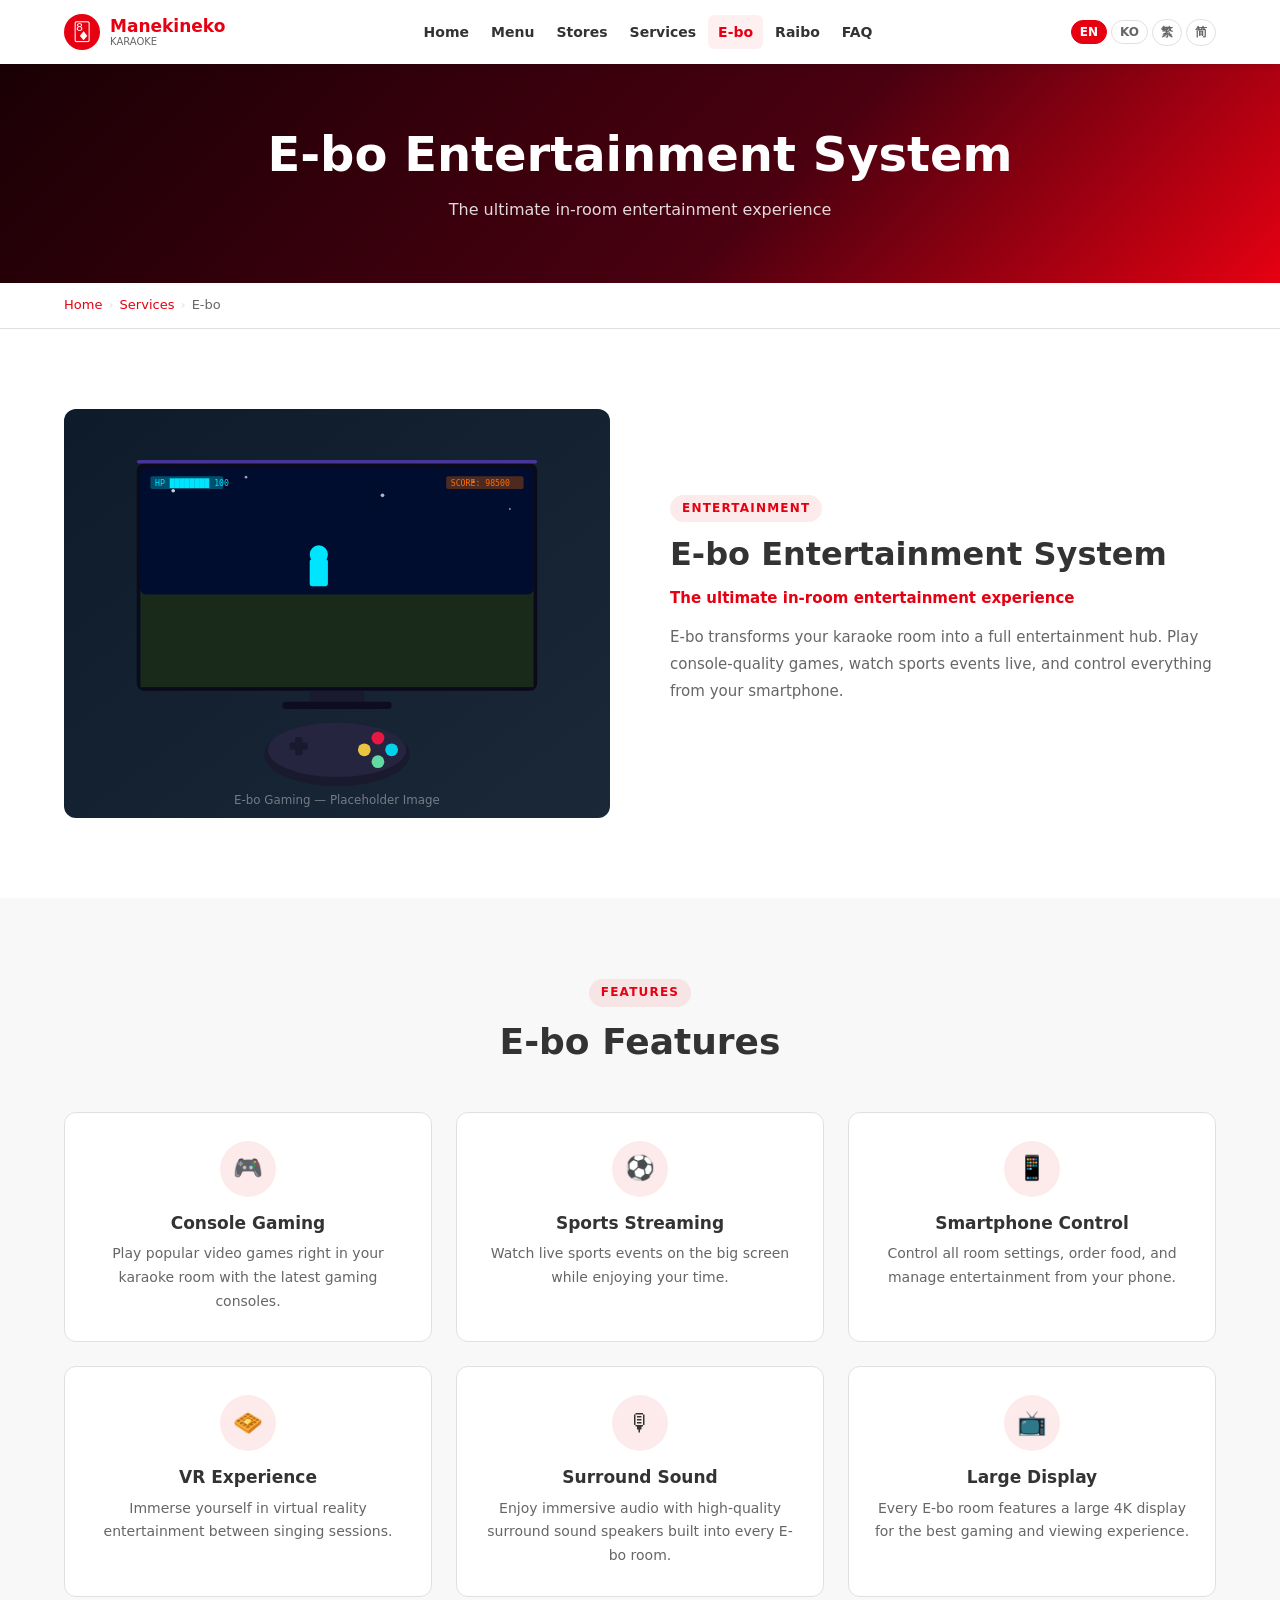
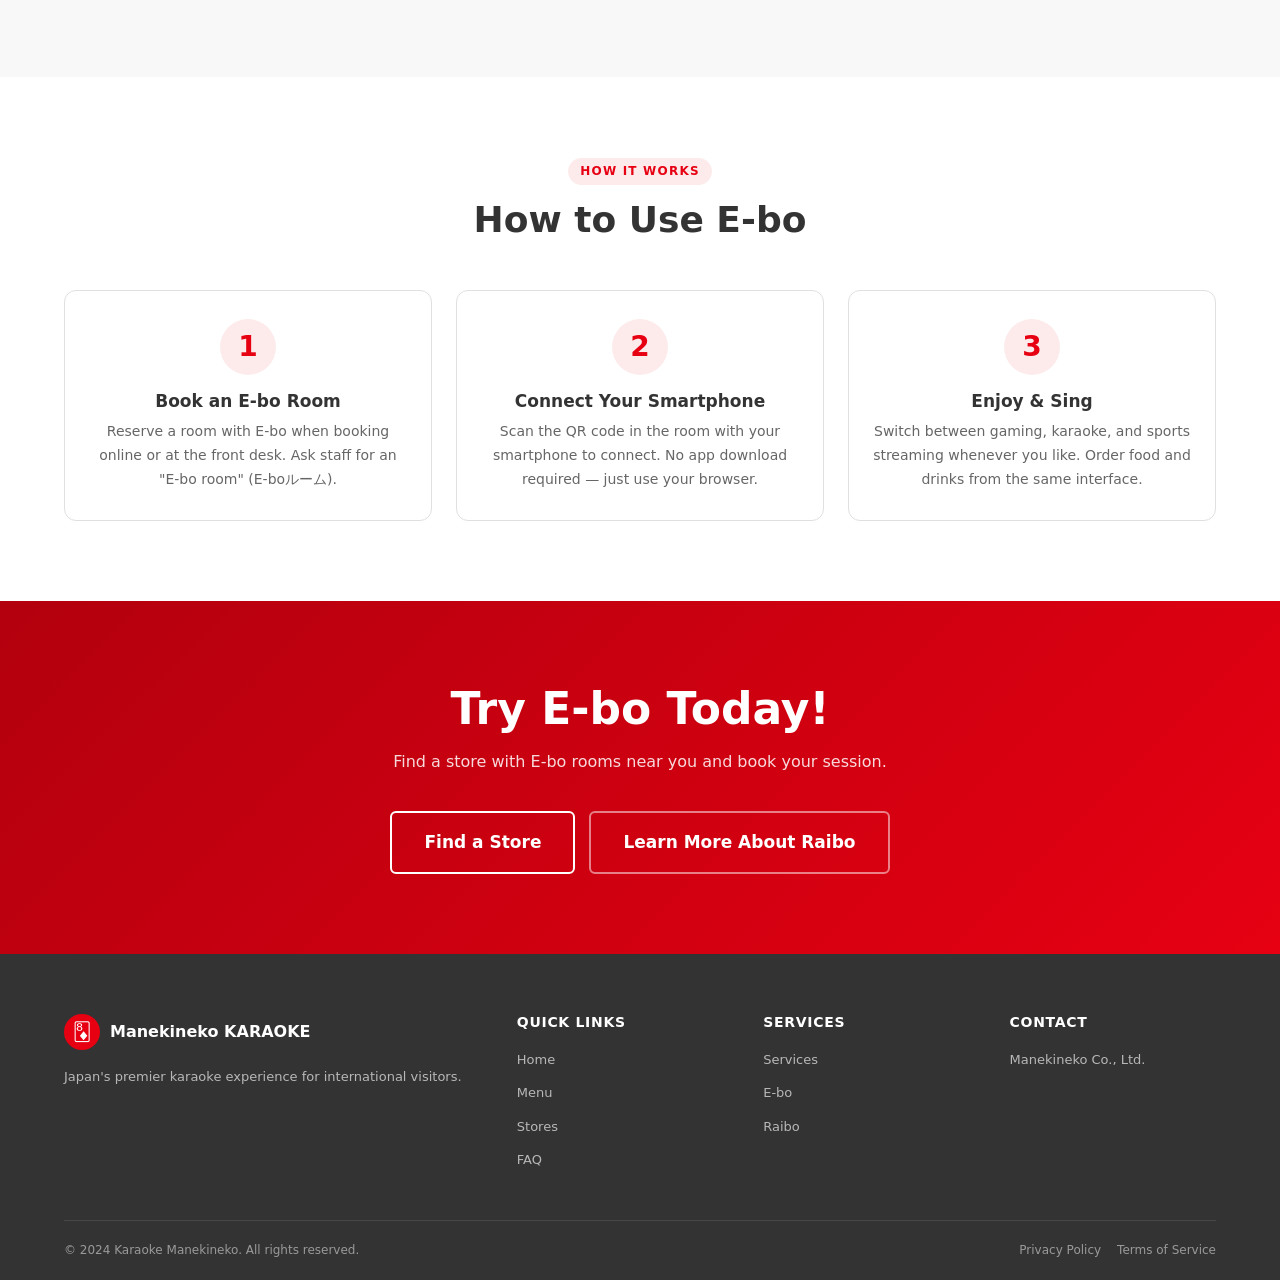
==== pages/ebo.html @ 77256e75 "initial commit" ====
<!DOCTYPE html>
<html lang="en">
<head>
  <meta charset="UTF-8">
  <meta name="viewport" content="width=device-width, initial-scale=1.0">
  <title>E-bo Entertainment | Karaoke Manekineko</title>
  <meta name="description" content="E-bo brings console gaming, live sports streaming, VR, and smartphone control to your karaoke room at Manekineko. The ultimate in-room entertainment experience.">
  <meta name="robots" content="index, follow">
  <link rel="canonical" href="https://manekineko-inbound.example.com/pages/ebo.html">
  <link rel="alternate" hreflang="en"      href="https://manekineko-inbound.example.com/pages/ebo.html?lang=en">
  <link rel="alternate" hreflang="ko"      href="https://manekineko-inbound.example.com/pages/ebo.html?lang=ko">
  <link rel="alternate" hreflang="zh-Hant" href="https://manekineko-inbound.example.com/pages/ebo.html?lang=zh-Hant">
  <link rel="alternate" hreflang="zh-Hans" href="https://manekineko-inbound.example.com/pages/ebo.html?lang=zh-Hans">
  <link rel="alternate" hreflang="x-default" href="https://manekineko-inbound.example.com/pages/ebo.html">
  <meta property="og:type"        content="website">
  <meta property="og:url"         content="https://manekineko-inbound.example.com/pages/ebo.html">
  <meta property="og:title"       content="E-bo Entertainment | Karaoke Manekineko">
  <meta property="og:description" content="E-bo brings console gaming, sports streaming, and smartphone control to your karaoke room at Manekineko.">
  <meta property="og:image"       content="https://manekineko-inbound.example.com/assets/img/ebo-gaming.svg">
  <meta property="og:site_name"   content="Karaoke Manekineko">
  <link rel="stylesheet" href="../assets/css/style.css">
</head>
<body data-base-path="../">

  <div id="header-placeholder"></div>

  <main id="main-content">

    <section class="page-hero" aria-labelledby="page-title">
      <div class="container">
        <h1 class="page-hero__title" id="page-title" data-i18n="ebo.title">E-bo Entertainment System</h1>
        <p class="page-hero__subtitle" data-i18n="ebo.subtitle">The ultimate in-room entertainment experience</p>
      </div>
    </section>

    <nav class="breadcrumb" aria-label="Breadcrumb">
      <div class="container">
        <ol class="breadcrumb__list" role="list">
          <li><a class="breadcrumb__link" href="../index.html" data-i18n="nav.home">Home</a></li>
          <li class="breadcrumb__sep" aria-hidden="true">›</li>
          <li><a class="breadcrumb__link" href="../pages/service.html" data-i18n="nav.service">Services</a></li>
          <li class="breadcrumb__sep" aria-hidden="true">›</li>
          <li aria-current="page" data-i18n="nav.ebo">E-bo</li>
        </ol>
      </div>
    </nav>

    <!-- E-bo Intro -->
    <section class="section" aria-labelledby="ebo-intro-title">
      <div class="container">
        <div class="feature-section">
          <div class="feature-section__img-wrap">
            <img
              src="../assets/img/ebo-gaming.svg"
              width="600"
              height="450"
              alt="E-bo gaming system with a video game displayed on a large screen and game controller in a karaoke room"
              class="feature-section__img"
            >
          </div>
          <div>
            <span class="feature-section__tag">Entertainment</span>
            <h2 class="feature-section__title" id="ebo-intro-title" data-i18n="ebo.title">E-bo Entertainment System</h2>
            <p class="feature-section__subtitle" data-i18n="ebo.subtitle">The ultimate in-room entertainment experience</p>
            <p class="feature-section__desc" data-i18n="ebo.description">E-bo transforms your karaoke room into a full entertainment hub. Play console-quality games, watch sports events live, and control everything from your smartphone.</p>
          </div>
        </div>
      </div>
    </section>

    <!-- Features Detail -->
    <section class="section section--alt" aria-labelledby="ebo-features-title">
      <div class="container">
        <div class="section__header">
          <span class="section__tag">Features</span>
          <h2 class="section__title" id="ebo-features-title">E-bo Features</h2>
        </div>
        <div class="about__features">
          <article class="feature-card">
            <div class="feature-card__icon" aria-hidden="true">&#127918;</div>
            <h3 class="feature-card__title" data-i18n="ebo.feature1">Console Gaming</h3>
            <p class="feature-card__desc" data-i18n="ebo.feature1Desc">Play popular video games right in your karaoke room with the latest gaming consoles.</p>
          </article>
          <article class="feature-card">
            <div class="feature-card__icon" aria-hidden="true">&#9917;</div>
            <h3 class="feature-card__title" data-i18n="ebo.feature2">Sports Streaming</h3>
            <p class="feature-card__desc" data-i18n="ebo.feature2Desc">Watch live sports events on the big screen while enjoying your time.</p>
          </article>
          <article class="feature-card">
            <div class="feature-card__icon" aria-hidden="true">&#128241;</div>
            <h3 class="feature-card__title" data-i18n="ebo.feature3">Smartphone Control</h3>
            <p class="feature-card__desc" data-i18n="ebo.feature3Desc">Control all room settings, order food, and manage entertainment from your phone.</p>
          </article>
          <article class="feature-card">
            <div class="feature-card__icon" aria-hidden="true">&#129479;</div>
            <h3 class="feature-card__title" data-i18n="ebo.feature4">VR Experience</h3>
            <p class="feature-card__desc" data-i18n="ebo.feature4Desc">Immerse yourself in virtual reality entertainment between singing sessions.</p>
          </article>
          <article class="feature-card">
            <div class="feature-card__icon" aria-hidden="true">&#127897;</div>
            <h3 class="feature-card__title">Surround Sound</h3>
            <p class="feature-card__desc">Enjoy immersive audio with high-quality surround sound speakers built into every E-bo room.</p>
          </article>
          <article class="feature-card">
            <div class="feature-card__icon" aria-hidden="true">&#128250;</div>
            <h3 class="feature-card__title">Large Display</h3>
            <p class="feature-card__desc">Every E-bo room features a large 4K display for the best gaming and viewing experience.</p>
          </article>
        </div>
      </div>
    </section>

    <!-- How to Use -->
    <section class="section" aria-labelledby="how-title">
      <div class="container">
        <div class="section__header">
          <span class="section__tag">How It Works</span>
          <h2 class="section__title" id="how-title">How to Use E-bo</h2>
        </div>
        <div class="card-grid card-grid--3" role="list">
          <article class="feature-card" role="listitem">
            <div class="feature-card__icon" style="font-size:28px;font-weight:900;color:var(--color-primary);background:rgba(230,0,18,0.08);width:56px;height:56px;border-radius:50%;display:flex;align-items:center;justify-content:center;margin:0 auto 16px;" aria-hidden="true">1</div>
            <h3 class="feature-card__title">Book an E-bo Room</h3>
            <p class="feature-card__desc">Reserve a room with E-bo when booking online or at the front desk. Ask staff for an "E-bo room" (E-boルーム).</p>
          </article>
          <article class="feature-card" role="listitem">
            <div class="feature-card__icon" style="font-size:28px;font-weight:900;color:var(--color-primary);background:rgba(230,0,18,0.08);width:56px;height:56px;border-radius:50%;display:flex;align-items:center;justify-content:center;margin:0 auto 16px;" aria-hidden="true">2</div>
            <h3 class="feature-card__title">Connect Your Smartphone</h3>
            <p class="feature-card__desc">Scan the QR code in the room with your smartphone to connect. No app download required — just use your browser.</p>
          </article>
          <article class="feature-card" role="listitem">
            <div class="feature-card__icon" style="font-size:28px;font-weight:900;color:var(--color-primary);background:rgba(230,0,18,0.08);width:56px;height:56px;border-radius:50%;display:flex;align-items:center;justify-content:center;margin:0 auto 16px;" aria-hidden="true">3</div>
            <h3 class="feature-card__title">Enjoy &amp; Sing</h3>
            <p class="feature-card__desc">Switch between gaming, karaoke, and sports streaming whenever you like. Order food and drinks from the same interface.</p>
          </article>
        </div>
      </div>
    </section>

    <!-- CTA -->
    <section class="cta-section" aria-labelledby="cta-title">
      <div class="container">
        <h2 class="cta-section__title" id="cta-title">Try E-bo Today!</h2>
        <p class="cta-section__subtitle">Find a store with E-bo rooms near you and book your session.</p>
        <div class="cta-section__actions">
          <a href="../pages/stores.html" class="btn btn-secondary btn-lg" data-i18n="cta.button">Find a Store</a>
          <a href="../pages/raibo.html" class="btn btn-outline btn-lg" style="border-color:rgba(255,255,255,0.5);color:white;" data-i18n="raibo.learnMore">Learn About Raibo</a>
        </div>
      </div>
    </section>

  </main>

  <div id="footer-placeholder"></div>

  <script src="../assets/js/components.js"></script>
  <script src="../assets/js/i18n.js"></script>
  <script src="../assets/js/main.js"></script>
</body>
</html>
---- assets/css/style.css ----
/* ============================================================
   Karaoke Manekineko — Main Stylesheet
   Generated from design-tokens.json
   ============================================================ */

/* === CSS Custom Properties (Design Tokens) === */
:root {
  --color-primary: #E60012;
  --color-primary-dark: #B3000E;
  --color-primary-light: #FF1A2B;
  --color-secondary: #333333;
  --color-background: #FFFFFF;
  --color-surface: #F8F8F8;
  --color-text: #333333;
  --color-text-light: #666666;
  --color-border: #E0E0E0;
  --color-white: #FFFFFF;

  --spacing-section: 80px;
  --spacing-section-sm: 48px;
  --spacing-card-gap: 24px;
  --container-max: 1200px;
  --container-padding: 24px;

  --font-heading: system-ui, -apple-system, BlinkMacSystemFont, 'Hiragino Sans', 'Noto Sans CJK JP', sans-serif;
  --font-body: system-ui, -apple-system, BlinkMacSystemFont, 'Hiragino Sans', 'Noto Sans CJK JP', sans-serif;

  --radius-card: 12px;
  --radius-button: 6px;
  --radius-pill: 9999px;

  --shadow-card: 0 2px 12px rgba(0, 0, 0, 0.08);
  --shadow-card-hover: 0 6px 24px rgba(0, 0, 0, 0.14);
  --shadow-header: 0 2px 8px rgba(0, 0, 0, 0.1);

  --transition: 0.2s ease;
  --transition-slow: 0.35s ease;

  --header-height: 64px;
}

/* === Reset & Base === */
*,
*::before,
*::after {
  box-sizing: border-box;
  margin: 0;
  padding: 0;
}

html {
  scroll-behavior: smooth;
  -webkit-text-size-adjust: 100%;
}

body {
  font-family: var(--font-body);
  font-size: 16px;
  line-height: 1.6;
  color: var(--color-text);
  background-color: var(--color-background);
  -webkit-font-smoothing: antialiased;
}

img {
  max-width: 100%;
  height: auto;
  display: block;
}

a {
  color: inherit;
  text-decoration: none;
}

ul,
ol {
  list-style: none;
}

button {
  cursor: pointer;
  border: none;
  background: none;
  font-family: inherit;
  font-size: inherit;
}

h1, h2, h3, h4, h5, h6 {
  font-family: var(--font-heading);
  line-height: 1.25;
  font-weight: 700;
}

/* === Skip Link (Accessibility) === */
.skip-link {
  position: absolute;
  top: -100%;
  left: 16px;
  background: var(--color-primary);
  color: var(--color-white);
  padding: 8px 16px;
  border-radius: var(--radius-button);
  font-weight: 700;
  z-index: 9999;
  transition: top var(--transition);
}

.skip-link:focus {
  top: 16px;
}

/* === Focus Visible === */
:focus-visible {
  outline: 3px solid var(--color-primary);
  outline-offset: 2px;
  border-radius: 2px;
}

/* === Container === */
.container {
  max-width: var(--container-max);
  margin: 0 auto;
  padding: 0 var(--container-padding);
}

/* === HEADER === */
.site-header {
  position: sticky;
  top: 0;
  left: 0;
  right: 0;
  height: var(--header-height);
  background: var(--color-white);
  box-shadow: var(--shadow-header);
  z-index: 100;
  display: flex;
  align-items: center;
}

.header-inner {
  display: flex;
  align-items: center;
  justify-content: space-between;
  width: 100%;
  max-width: var(--container-max);
  margin: 0 auto;
  padding: 0 var(--container-padding);
  gap: 16px;
}

.site-logo {
  display: flex;
  align-items: center;
  gap: 10px;
  flex-shrink: 0;
  text-decoration: none;
  color: var(--color-text);
}

.site-logo__icon {
  width: 36px;
  height: 36px;
  background: var(--color-primary);
  border-radius: 50%;
  display: flex;
  align-items: center;
  justify-content: center;
  font-size: 18px;
  color: var(--color-white);
}

.site-logo__text {
  font-weight: 800;
  font-size: 17px;
  line-height: 1.1;
  color: var(--color-primary);
}

.site-logo__sub {
  font-size: 10px;
  font-weight: 400;
  color: var(--color-text-light);
  display: block;
}

/* === NAVIGATION === */
.site-nav {
  display: flex;
  align-items: center;
  gap: 4px;
}

.site-nav__list {
  display: flex;
  align-items: center;
  gap: 2px;
}

.site-nav__link {
  display: block;
  padding: 6px 10px;
  font-size: 14px;
  font-weight: 600;
  color: var(--color-text);
  border-radius: var(--radius-button);
  transition: color var(--transition), background var(--transition);
  white-space: nowrap;
}

.site-nav__link:hover,
.site-nav__link:focus-visible,
.site-nav__link.active {
  color: var(--color-primary);
  background: rgba(230, 0, 18, 0.06);
}

/* === LANGUAGE SWITCHER === */
.lang-switcher {
  display: flex;
  align-items: center;
  gap: 4px;
  flex-shrink: 0;
}

.lang-switcher__btn {
  padding: 4px 8px;
  font-size: 12px;
  font-weight: 600;
  color: var(--color-text-light);
  border: 1px solid var(--color-border);
  border-radius: var(--radius-pill);
  transition: all var(--transition);
  cursor: pointer;
  background: transparent;
}

.lang-switcher__btn:hover,
.lang-switcher__btn:focus-visible {
  border-color: var(--color-primary);
  color: var(--color-primary);
}

.lang-switcher__btn.active {
  background: var(--color-primary);
  border-color: var(--color-primary);
  color: var(--color-white);
}

/* === HAMBURGER BUTTON (Mobile) === */
.hamburger {
  display: none;
  flex-direction: column;
  justify-content: center;
  align-items: center;
  width: 40px;
  height: 40px;
  gap: 5px;
  border-radius: var(--radius-button);
  background: transparent;
  transition: background var(--transition);
  flex-shrink: 0;
}

.hamburger:hover,
.hamburger:focus-visible {
  background: var(--color-surface);
}

.hamburger__line {
  display: block;
  width: 22px;
  height: 2px;
  background: var(--color-text);
  border-radius: 2px;
  transition: transform var(--transition), opacity var(--transition);
  transform-origin: center;
}

.hamburger[aria-expanded="true"] .hamburger__line:nth-child(1) {
  transform: translateY(7px) rotate(45deg);
}

.hamburger[aria-expanded="true"] .hamburger__line:nth-child(2) {
  opacity: 0;
}

.hamburger[aria-expanded="true"] .hamburger__line:nth-child(3) {
  transform: translateY(-7px) rotate(-45deg);
}

/* === MOBILE MENU === */
.mobile-menu {
  display: none;
  position: fixed;
  top: var(--header-height);
  left: 0;
  right: 0;
  bottom: 0;
  background: var(--color-white);
  z-index: 99;
  overflow-y: auto;
  padding: 24px var(--container-padding) 40px;
  flex-direction: column;
  gap: 8px;
}

.mobile-menu.is-open {
  display: flex;
}

.mobile-menu__link {
  display: block;
  padding: 14px 16px;
  font-size: 17px;
  font-weight: 600;
  color: var(--color-text);
  border-radius: var(--radius-card);
  border-bottom: 1px solid var(--color-border);
  transition: color var(--transition), background var(--transition);
}

.mobile-menu__link:hover,
.mobile-menu__link:focus-visible,
.mobile-menu__link.active {
  color: var(--color-primary);
  background: rgba(230, 0, 18, 0.04);
}

.mobile-menu__langs {
  display: flex;
  gap: 8px;
  flex-wrap: wrap;
  padding: 16px 0;
  margin-top: 8px;
}

.mobile-menu__langs .lang-switcher__btn {
  font-size: 14px;
  padding: 6px 14px;
}

/* === BUTTONS === */
.btn {
  display: inline-flex;
  align-items: center;
  justify-content: center;
  gap: 6px;
  padding: 12px 24px;
  font-size: 15px;
  font-weight: 700;
  border-radius: var(--radius-button);
  transition: all var(--transition);
  cursor: pointer;
  text-decoration: none;
  border: 2px solid transparent;
  white-space: nowrap;
}

.btn-primary {
  background: var(--color-primary);
  color: var(--color-white);
  border-color: var(--color-primary);
}

.btn-primary:hover,
.btn-primary:focus-visible {
  background: var(--color-primary-dark);
  border-color: var(--color-primary-dark);
  transform: translateY(-1px);
  box-shadow: 0 4px 12px rgba(230, 0, 18, 0.3);
}

.btn-secondary {
  background: transparent;
  color: var(--color-white);
  border-color: var(--color-white);
}

.btn-secondary:hover,
.btn-secondary:focus-visible {
  background: var(--color-white);
  color: var(--color-primary);
}

.btn-outline {
  background: transparent;
  color: var(--color-primary);
  border-color: var(--color-primary);
}

.btn-outline:hover,
.btn-outline:focus-visible {
  background: var(--color-primary);
  color: var(--color-white);
}

.btn-lg {
  padding: 16px 32px;
  font-size: 17px;
}

/* === SECTION COMMON === */
.section {
  padding: var(--spacing-section) 0;
}

.section--alt {
  background: var(--color-surface);
}

.section__header {
  text-align: center;
  margin-bottom: 48px;
}

.section__tag {
  display: inline-block;
  background: rgba(230, 0, 18, 0.08);
  color: var(--color-primary);
  font-size: 12px;
  font-weight: 700;
  letter-spacing: 0.1em;
  text-transform: uppercase;
  padding: 4px 12px;
  border-radius: var(--radius-pill);
  margin-bottom: 12px;
}

.section__title {
  font-size: clamp(24px, 4vw, 36px);
  color: var(--color-secondary);
  margin-bottom: 12px;
}

.section__subtitle {
  font-size: 16px;
  color: var(--color-text-light);
  max-width: 540px;
  margin: 0 auto;
  line-height: 1.7;
}

/* === HERO SECTION === */
.hero {
  position: relative;
  min-height: calc(100vh - var(--header-height));
  min-height: calc(100svh - var(--header-height));
  display: flex;
  align-items: center;
  overflow: hidden;
  background: linear-gradient(135deg, #1a0005 0%, #4a0010 40%, #E60012 100%);
}

.hero__bg {
  position: absolute;
  inset: 0;
  z-index: 0;
}

.hero__img {
  width: 100%;
  height: 100%;
  object-fit: cover;
  opacity: 0.3;
}

.hero__overlay {
  position: absolute;
  inset: 0;
  background: linear-gradient(to right, rgba(0,0,0,0.7) 0%, rgba(0,0,0,0.3) 100%);
  z-index: 1;
}

.hero__content {
  position: relative;
  z-index: 2;
  max-width: var(--container-max);
  margin: 0 auto;
  padding: 80px var(--container-padding);
  width: 100%;
}

.hero__label {
  display: inline-block;
  background: rgba(255,255,255,0.15);
  color: rgba(255,255,255,0.9);
  font-size: 12px;
  font-weight: 700;
  letter-spacing: 0.12em;
  text-transform: uppercase;
  padding: 6px 14px;
  border-radius: var(--radius-pill);
  margin-bottom: 20px;
  backdrop-filter: blur(4px);
}

.hero__title {
  font-size: clamp(32px, 6vw, 64px);
  color: var(--color-white);
  line-height: 1.1;
  margin-bottom: 20px;
  max-width: 640px;
}

.hero__subtitle {
  font-size: clamp(15px, 2vw, 18px);
  color: rgba(255,255,255,0.85);
  max-width: 540px;
  line-height: 1.7;
  margin-bottom: 36px;
}

.hero__actions {
  display: flex;
  gap: 14px;
  flex-wrap: wrap;
}

/* === ABOUT SECTION === */
.about__features {
  display: grid;
  grid-template-columns: repeat(3, 1fr);
  gap: var(--spacing-card-gap);
  margin-top: 48px;
}

.feature-card {
  background: var(--color-white);
  border: 1px solid var(--color-border);
  border-radius: var(--radius-card);
  padding: 28px 24px;
  text-align: center;
  transition: box-shadow var(--transition), transform var(--transition);
}

.feature-card:hover {
  box-shadow: var(--shadow-card-hover);
  transform: translateY(-2px);
}

.feature-card__icon {
  width: 56px;
  height: 56px;
  background: rgba(230, 0, 18, 0.08);
  border-radius: 50%;
  display: flex;
  align-items: center;
  justify-content: center;
  margin: 0 auto 16px;
  font-size: 24px;
}

.feature-card__title {
  font-size: 17px;
  font-weight: 700;
  color: var(--color-secondary);
  margin-bottom: 8px;
}

.feature-card__desc {
  font-size: 14px;
  color: var(--color-text-light);
  line-height: 1.7;
}

/* === CARD GRID === */
.card-grid {
  display: grid;
  gap: var(--spacing-card-gap);
}

.card-grid--3 {
  grid-template-columns: repeat(3, 1fr);
}

.card-grid--4 {
  grid-template-columns: repeat(4, 1fr);
}

.card-grid--2 {
  grid-template-columns: repeat(2, 1fr);
}

/* === MENU CARD === */
.menu-card {
  background: var(--color-white);
  border: 1px solid var(--color-border);
  border-radius: var(--radius-card);
  overflow: hidden;
  transition: box-shadow var(--transition), transform var(--transition);
}

.menu-card:hover {
  box-shadow: var(--shadow-card-hover);
  transform: translateY(-2px);
}

.menu-card__img-wrap {
  position: relative;
  aspect-ratio: 4/3;
  overflow: hidden;
  background: var(--color-surface);
}

.menu-card__img {
  width: 100%;
  height: 100%;
  object-fit: cover;
  transition: transform var(--transition-slow);
}

.menu-card:hover .menu-card__img {
  transform: scale(1.04);
}

.menu-card__badge {
  position: absolute;
  top: 10px;
  left: 10px;
  background: var(--color-primary);
  color: var(--color-white);
  font-size: 11px;
  font-weight: 700;
  padding: 3px 8px;
  border-radius: var(--radius-pill);
}

.menu-card__body {
  padding: 16px;
}

.menu-card__name {
  font-size: 15px;
  font-weight: 700;
  color: var(--color-secondary);
  margin-bottom: 4px;
}

.menu-card__desc {
  font-size: 13px;
  color: var(--color-text-light);
  line-height: 1.5;
  margin-bottom: 10px;
}

.menu-card__price {
  font-size: 17px;
  font-weight: 800;
  color: var(--color-primary);
}

/* === STORE CARD === */
.store-card {
  background: var(--color-white);
  border: 1px solid var(--color-border);
  border-radius: var(--radius-card);
  overflow: hidden;
  transition: box-shadow var(--transition), transform var(--transition);
}

.store-card:hover {
  box-shadow: var(--shadow-card-hover);
  transform: translateY(-2px);
}

.store-card__img-wrap {
  aspect-ratio: 16/9;
  overflow: hidden;
  background: var(--color-surface);
}

.store-card__img {
  width: 100%;
  height: 100%;
  object-fit: cover;
  transition: transform var(--transition-slow);
}

.store-card:hover .store-card__img {
  transform: scale(1.04);
}

.store-card__body {
  padding: 18px;
}

.store-card__area {
  display: inline-flex;
  align-items: center;
  gap: 4px;
  font-size: 12px;
  font-weight: 600;
  color: var(--color-primary);
  background: rgba(230, 0, 18, 0.06);
  padding: 3px 10px;
  border-radius: var(--radius-pill);
  margin-bottom: 10px;
}

.store-card__name {
  font-size: 17px;
  font-weight: 700;
  color: var(--color-secondary);
  margin-bottom: 8px;
}

.store-card__meta {
  font-size: 13px;
  color: var(--color-text-light);
  line-height: 1.6;
  margin-bottom: 12px;
}

.store-card__meta-item {
  display: flex;
  align-items: flex-start;
  gap: 6px;
  margin-bottom: 4px;
}

.store-card__features {
  display: flex;
  flex-wrap: wrap;
  gap: 6px;
  margin-bottom: 14px;
}

.store-card__feature-tag {
  font-size: 11px;
  font-weight: 600;
  padding: 2px 8px;
  border-radius: var(--radius-pill);
  background: var(--color-surface);
  color: var(--color-text-light);
  border: 1px solid var(--color-border);
}

.store-card__link {
  display: inline-block;
  font-size: 13px;
  font-weight: 700;
  color: var(--color-primary);
  transition: color var(--transition);
}

.store-card__link:hover {
  color: var(--color-primary-dark);
  text-decoration: underline;
}

/* === PRICING TABLE === */
.pricing-grid {
  display: grid;
  grid-template-columns: repeat(3, 1fr);
  gap: var(--spacing-card-gap);
}

.pricing-card {
  background: var(--color-white);
  border: 2px solid var(--color-border);
  border-radius: var(--radius-card);
  padding: 32px 24px;
  text-align: center;
  position: relative;
  transition: box-shadow var(--transition), transform var(--transition), border-color var(--transition);
}

.pricing-card:hover {
  box-shadow: var(--shadow-card-hover);
  transform: translateY(-3px);
}

.pricing-card--popular {
  border-color: var(--color-primary);
  transform: scale(1.02);
}

.pricing-card--popular:hover {
  transform: scale(1.02) translateY(-3px);
}

.pricing-card__popular-badge {
  position: absolute;
  top: -14px;
  left: 50%;
  transform: translateX(-50%);
  background: var(--color-primary);
  color: var(--color-white);
  font-size: 12px;
  font-weight: 700;
  padding: 4px 16px;
  border-radius: var(--radius-pill);
}

.pricing-card__icon {
  font-size: 32px;
  margin-bottom: 12px;
}

.pricing-card__name {
  font-size: 19px;
  font-weight: 700;
  color: var(--color-secondary);
  margin-bottom: 8px;
}

.pricing-card__desc {
  font-size: 13px;
  color: var(--color-text-light);
  line-height: 1.6;
  margin-bottom: 20px;
  min-height: 40px;
}

.pricing-card__price {
  font-size: 36px;
  font-weight: 900;
  color: var(--color-primary);
  line-height: 1;
  margin-bottom: 4px;
}

.pricing-card__price-note {
  font-size: 13px;
  color: var(--color-text-light);
  margin-bottom: 24px;
}

.pricing-note {
  text-align: center;
  font-size: 13px;
  color: var(--color-text-light);
  margin-top: 24px;
  line-height: 1.7;
}

/* === FEATURE SECTION (E-bo / Raibo) === */
.feature-section {
  display: grid;
  grid-template-columns: 1fr 1fr;
  gap: 60px;
  align-items: center;
}

.feature-section--reverse {
  direction: rtl;
}

.feature-section--reverse > * {
  direction: ltr;
}

.feature-section__img-wrap {
  border-radius: var(--radius-card);
  overflow: hidden;
  background: var(--color-surface);
  aspect-ratio: 4/3;
}

.feature-section__img {
  width: 100%;
  height: 100%;
  object-fit: cover;
}

.feature-section__tag {
  display: inline-block;
  background: rgba(230, 0, 18, 0.08);
  color: var(--color-primary);
  font-size: 12px;
  font-weight: 700;
  letter-spacing: 0.1em;
  text-transform: uppercase;
  padding: 4px 12px;
  border-radius: var(--radius-pill);
  margin-bottom: 12px;
}

.feature-section__title {
  font-size: clamp(22px, 3.5vw, 32px);
  color: var(--color-secondary);
  margin-bottom: 12px;
}

.feature-section__subtitle {
  font-size: 15px;
  color: var(--color-primary);
  font-weight: 600;
  margin-bottom: 14px;
}

.feature-section__desc {
  font-size: 15px;
  color: var(--color-text-light);
  line-height: 1.8;
  margin-bottom: 28px;
}

.feature-list {
  display: grid;
  grid-template-columns: 1fr 1fr;
  gap: 16px;
  margin-bottom: 28px;
}

.feature-list__item {
  display: flex;
  align-items: flex-start;
  gap: 10px;
}

.feature-list__icon {
  width: 32px;
  height: 32px;
  background: rgba(230, 0, 18, 0.08);
  border-radius: 8px;
  display: flex;
  align-items: center;
  justify-content: center;
  font-size: 15px;
  flex-shrink: 0;
  margin-top: 2px;
}

.feature-list__body {}

.feature-list__name {
  font-size: 14px;
  font-weight: 700;
  color: var(--color-secondary);
  margin-bottom: 2px;
}

.feature-list__desc {
  font-size: 13px;
  color: var(--color-text-light);
  line-height: 1.5;
}

/* === FAQ ACCORDION === */
.faq-list {
  max-width: 760px;
  margin: 0 auto;
}

.faq-item {
  border-bottom: 1px solid var(--color-border);
}

.faq-item:first-child {
  border-top: 1px solid var(--color-border);
}

.faq-question {
  display: flex;
  align-items: center;
  justify-content: space-between;
  gap: 16px;
  width: 100%;
  padding: 20px 0;
  font-size: 15px;
  font-weight: 600;
  color: var(--color-text);
  text-align: left;
  background: transparent;
  cursor: pointer;
  transition: color var(--transition);
}

.faq-question:hover,
.faq-question:focus-visible {
  color: var(--color-primary);
}

.faq-question[aria-expanded="true"] {
  color: var(--color-primary);
}

.faq-question__icon {
  flex-shrink: 0;
  width: 24px;
  height: 24px;
  border: 2px solid var(--color-border);
  border-radius: 50%;
  display: flex;
  align-items: center;
  justify-content: center;
  font-size: 16px;
  line-height: 1;
  transition: transform var(--transition), border-color var(--transition), background var(--transition), color var(--transition);
  color: var(--color-text-light);
}

.faq-question[aria-expanded="true"] .faq-question__icon {
  transform: rotate(45deg);
  border-color: var(--color-primary);
  background: var(--color-primary);
  color: var(--color-white);
}

.faq-answer {
  overflow: hidden;
  max-height: 0;
  transition: max-height var(--transition-slow);
}

.faq-answer[aria-hidden="false"] {
  max-height: 400px;
}

.faq-answer__inner {
  padding: 0 0 20px;
  font-size: 14px;
  color: var(--color-text-light);
  line-height: 1.8;
}

.faq-cta {
  text-align: center;
  margin-top: 40px;
}

/* === CTA SECTION === */
.cta-section {
  background: linear-gradient(135deg, var(--color-primary-dark) 0%, var(--color-primary) 100%);
  padding: var(--spacing-section) 0;
  text-align: center;
  color: var(--color-white);
}

.cta-section__title {
  font-size: clamp(28px, 5vw, 44px);
  color: var(--color-white);
  margin-bottom: 12px;
}

.cta-section__subtitle {
  font-size: 16px;
  color: rgba(255,255,255,0.85);
  margin-bottom: 36px;
  line-height: 1.7;
}

.cta-section__actions {
  display: flex;
  gap: 14px;
  justify-content: center;
  flex-wrap: wrap;
}

/* === PAGE HERO (inner pages) === */
.page-hero {
  background: linear-gradient(135deg, #1a0005 0%, #4a0010 60%, #E60012 100%);
  padding: 60px 0;
  text-align: center;
  color: var(--color-white);
}

.page-hero__title {
  font-size: clamp(28px, 5vw, 48px);
  margin-bottom: 12px;
}

.page-hero__subtitle {
  font-size: 16px;
  color: rgba(255,255,255,0.85);
  max-width: 540px;
  margin: 0 auto;
  line-height: 1.7;
}

/* === BREADCRUMB === */
.breadcrumb {
  padding: 12px 0;
  font-size: 13px;
  color: var(--color-text-light);
  border-bottom: 1px solid var(--color-border);
}

.breadcrumb__list {
  display: flex;
  align-items: center;
  gap: 6px;
  flex-wrap: wrap;
}

.breadcrumb__sep {
  color: var(--color-border);
}

.breadcrumb__link {
  color: var(--color-primary);
  transition: text-decoration var(--transition);
}

.breadcrumb__link:hover {
  text-decoration: underline;
}

/* === FOOTER === */
.site-footer {
  background: var(--color-secondary);
  color: rgba(255,255,255,0.8);
  padding: 60px 0 0;
}

.footer-grid {
  display: grid;
  grid-template-columns: 2fr 1fr 1fr 1fr;
  gap: 40px;
  margin-bottom: 48px;
}

.footer-brand {}

.footer-brand__logo {
  display: flex;
  align-items: center;
  gap: 10px;
  margin-bottom: 16px;
  text-decoration: none;
}

.footer-brand__logo-icon {
  width: 36px;
  height: 36px;
  background: var(--color-primary);
  border-radius: 50%;
  display: flex;
  align-items: center;
  justify-content: center;
  font-size: 18px;
  color: var(--color-white);
}

.footer-brand__logo-text {
  font-weight: 800;
  font-size: 16px;
  color: var(--color-white);
}

.footer-brand__desc {
  font-size: 13px;
  line-height: 1.7;
  color: rgba(255,255,255,0.65);
}

.footer-col__title {
  font-size: 14px;
  font-weight: 700;
  color: var(--color-white);
  margin-bottom: 14px;
  text-transform: uppercase;
  letter-spacing: 0.05em;
}

.footer-col__links {
  display: flex;
  flex-direction: column;
  gap: 8px;
}

.footer-col__link {
  font-size: 13px;
  color: rgba(255,255,255,0.65);
  transition: color var(--transition);
}

.footer-col__link:hover,
.footer-col__link:focus-visible {
  color: var(--color-white);
}

.footer-bottom {
  border-top: 1px solid rgba(255,255,255,0.1);
  padding: 20px 0;
  display: flex;
  align-items: center;
  justify-content: space-between;
  flex-wrap: wrap;
  gap: 12px;
  font-size: 12px;
  color: rgba(255,255,255,0.5);
}

.footer-bottom__links {
  display: flex;
  gap: 16px;
}

.footer-bottom__link {
  color: rgba(255,255,255,0.5);
  transition: color var(--transition);
}

.footer-bottom__link:hover,
.footer-bottom__link:focus-visible {
  color: rgba(255,255,255,0.9);
}

/* === SECTION CTA LINK === */
.section-cta {
  text-align: center;
  margin-top: 40px;
}

/* === BADGE === */
.badge {
  display: inline-flex;
  align-items: center;
  font-size: 11px;
  font-weight: 700;
  padding: 3px 8px;
  border-radius: var(--radius-pill);
}

.badge--primary {
  background: var(--color-primary);
  color: var(--color-white);
}

/* === RESPONSIVE === */
@media (max-width: 1024px) {
  .footer-grid {
    grid-template-columns: 1fr 1fr;
    gap: 32px;
  }

  .feature-section {
    gap: 40px;
  }

  .about__features {
    grid-template-columns: repeat(3, 1fr);
  }
}

@media (max-width: 768px) {
  :root {
    --spacing-section: var(--spacing-section-sm);
  }

  /* Header */
  .site-nav,
  .lang-switcher {
    display: none;
  }

  .hamburger {
    display: flex;
  }

  /* About */
  .about__features {
    grid-template-columns: 1fr;
  }

  /* Card grids */
  .card-grid--3,
  .card-grid--4 {
    grid-template-columns: repeat(2, 1fr);
  }

  .card-grid--2 {
    grid-template-columns: 1fr;
  }

  /* Pricing */
  .pricing-grid {
    grid-template-columns: 1fr;
    max-width: 400px;
    margin: 0 auto;
  }

  .pricing-card--popular {
    transform: none;
  }

  .pricing-card--popular:hover {
    transform: translateY(-3px);
  }

  /* Feature section */
  .feature-section {
    grid-template-columns: 1fr;
    gap: 32px;
  }

  .feature-section--reverse {
    direction: ltr;
  }

  .feature-list {
    grid-template-columns: 1fr;
  }

  /* Footer */
  .footer-grid {
    grid-template-columns: 1fr 1fr;
  }

  .footer-brand {
    grid-column: 1 / -1;
  }

  .footer-bottom {
    flex-direction: column;
    align-items: flex-start;
    gap: 8px;
  }
}

@media (max-width: 480px) {
  .card-grid--3,
  .card-grid--4 {
    grid-template-columns: 1fr;
  }

  .hero__actions {
    flex-direction: column;
    align-items: flex-start;
  }

  .hero__actions .btn {
    width: 100%;
    justify-content: center;
  }

  .cta-section__actions {
    flex-direction: column;
    align-items: center;
  }

  .cta-section__actions .btn {
    width: 100%;
    max-width: 280px;
  }

  .footer-grid {
    grid-template-columns: 1fr;
  }

  .footer-brand {
    grid-column: 1;
  }
}

/* === UTILITY CLASSES === */
.text-center { text-align: center; }
.text-primary { color: var(--color-primary); }
.visually-hidden {
  position: absolute;
  width: 1px;
  height: 1px;
  padding: 0;
  margin: -1px;
  overflow: hidden;
  clip: rect(0,0,0,0);
  white-space: nowrap;
  border-width: 0;
}
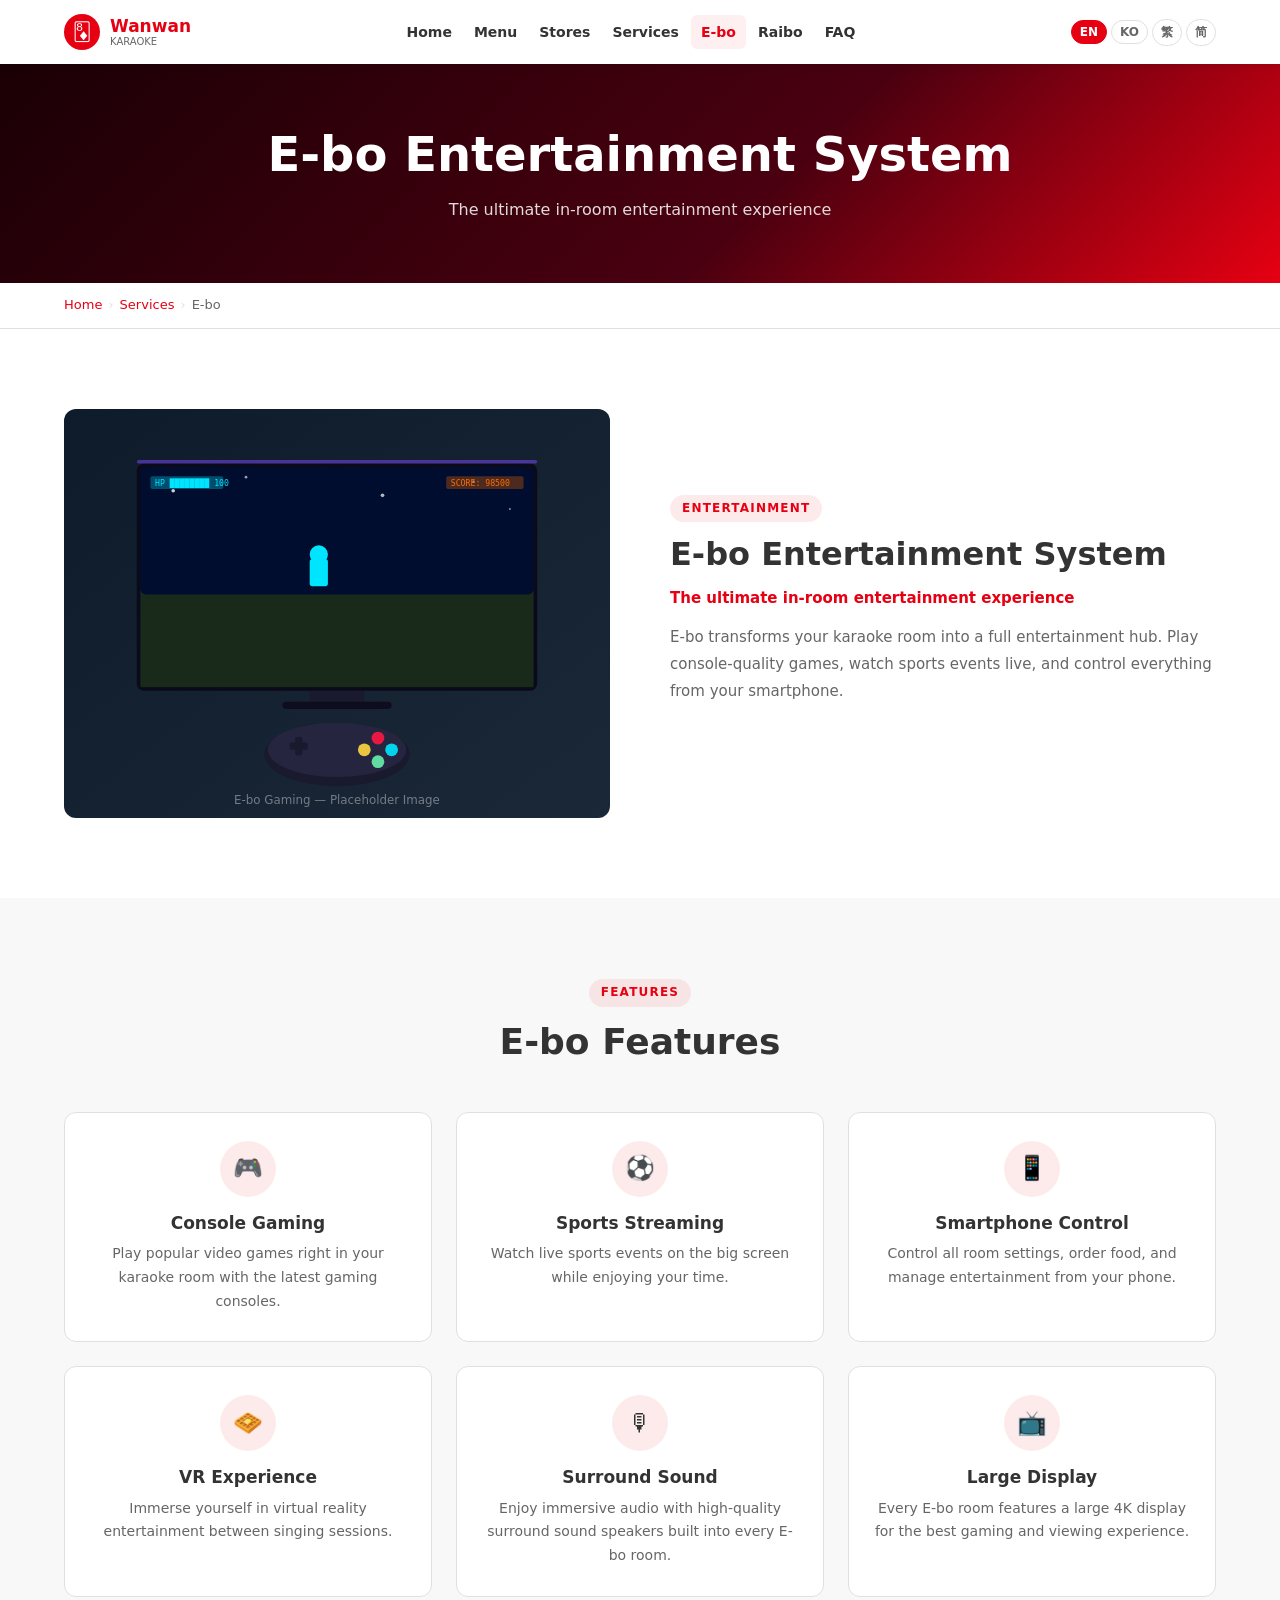
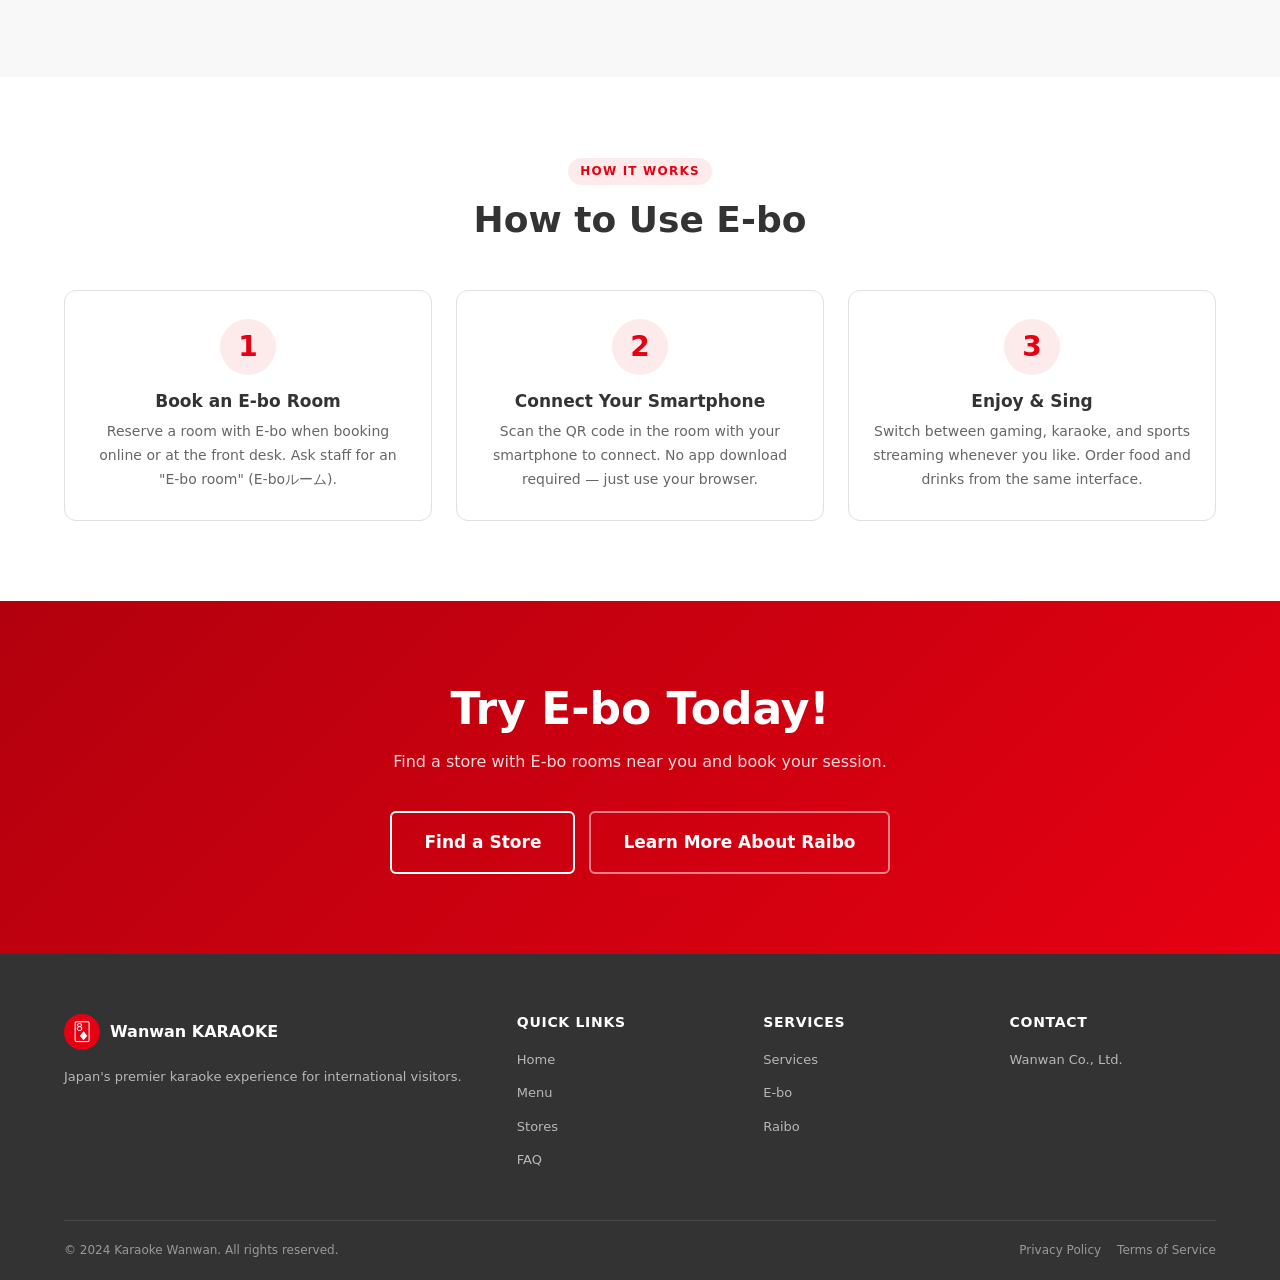
==== commit 96292930: "change wanwan" ====
--- a/pages/ebo.html
+++ b/pages/ebo.html
@@ -3,21 +3,21 @@
 <head>
   <meta charset="UTF-8">
   <meta name="viewport" content="width=device-width, initial-scale=1.0">
-  <title>E-bo Entertainment | Karaoke Manekineko</title>
-  <meta name="description" content="E-bo brings console gaming, live sports streaming, VR, and smartphone control to your karaoke room at Manekineko. The ultimate in-room entertainment experience.">
+  <title>E-bo Entertainment | Karaoke Wanwan</title>
+  <meta name="description" content="E-bo brings console gaming, live sports streaming, VR, and smartphone control to your karaoke room at Wanwan. The ultimate in-room entertainment experience.">
   <meta name="robots" content="index, follow">
-  <link rel="canonical" href="https://manekineko-inbound.example.com/pages/ebo.html">
-  <link rel="alternate" hreflang="en"      href="https://manekineko-inbound.example.com/pages/ebo.html?lang=en">
-  <link rel="alternate" hreflang="ko"      href="https://manekineko-inbound.example.com/pages/ebo.html?lang=ko">
-  <link rel="alternate" hreflang="zh-Hant" href="https://manekineko-inbound.example.com/pages/ebo.html?lang=zh-Hant">
-  <link rel="alternate" hreflang="zh-Hans" href="https://manekineko-inbound.example.com/pages/ebo.html?lang=zh-Hans">
-  <link rel="alternate" hreflang="x-default" href="https://manekineko-inbound.example.com/pages/ebo.html">
+  <link rel="canonical" href="https://Wanwan-inbound.example.com/pages/ebo.html">
+  <link rel="alternate" hreflang="en"      href="https://Wanwan-inbound.example.com/pages/ebo.html?lang=en">
+  <link rel="alternate" hreflang="ko"      href="https://Wanwan-inbound.example.com/pages/ebo.html?lang=ko">
+  <link rel="alternate" hreflang="zh-Hant" href="https://Wanwan-inbound.example.com/pages/ebo.html?lang=zh-Hant">
+  <link rel="alternate" hreflang="zh-Hans" href="https://Wanwan-inbound.example.com/pages/ebo.html?lang=zh-Hans">
+  <link rel="alternate" hreflang="x-default" href="https://Wanwan-inbound.example.com/pages/ebo.html">
   <meta property="og:type"        content="website">
-  <meta property="og:url"         content="https://manekineko-inbound.example.com/pages/ebo.html">
-  <meta property="og:title"       content="E-bo Entertainment | Karaoke Manekineko">
-  <meta property="og:description" content="E-bo brings console gaming, sports streaming, and smartphone control to your karaoke room at Manekineko.">
-  <meta property="og:image"       content="https://manekineko-inbound.example.com/assets/img/ebo-gaming.svg">
-  <meta property="og:site_name"   content="Karaoke Manekineko">
+  <meta property="og:url"         content="https://Wanwan-inbound.example.com/pages/ebo.html">
+  <meta property="og:title"       content="E-bo Entertainment | Karaoke Wanwan">
+  <meta property="og:description" content="E-bo brings console gaming, sports streaming, and smartphone control to your karaoke room at Wanwan.">
+  <meta property="og:image"       content="https://Wanwan-inbound.example.com/assets/img/ebo-gaming.svg">
+  <meta property="og:site_name"   content="Karaoke Wanwan">
   <link rel="stylesheet" href="../assets/css/style.css">
 </head>
 <body data-base-path="../">
--- a/assets/css/style.css
+++ b/assets/css/style.css
@@ -1,5 +1,5 @@
 /* ============================================================
-   Karaoke Manekineko — Main Stylesheet
+   Karaoke Wanwan — Main Stylesheet
    Generated from design-tokens.json
    ============================================================ */
 
